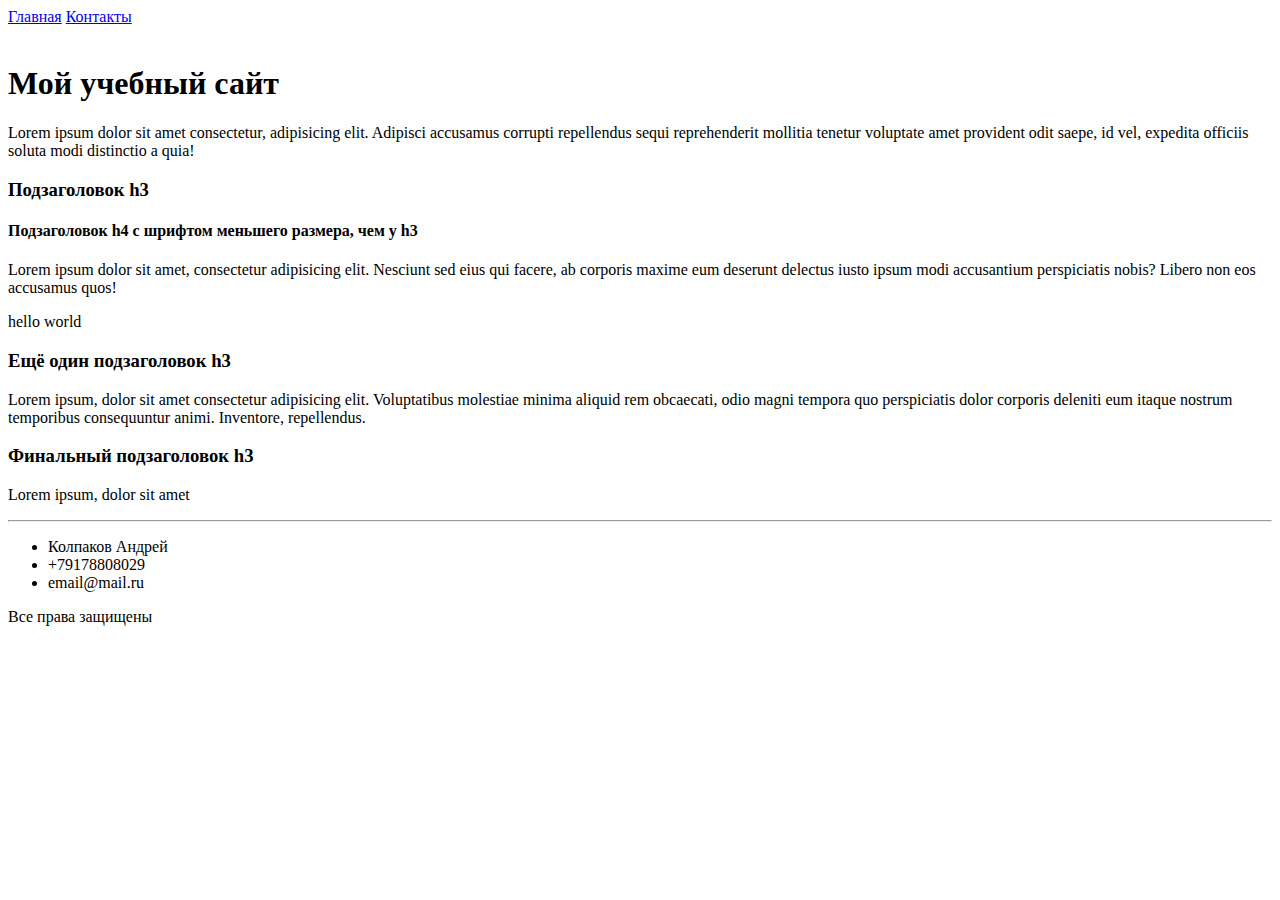
==== lessons/index.html @ a2d811bc "Add contact page" ====
<!DOCTYPE html>
<html lang="en">

<head>
  <meta charset="UTF-8">
  <meta name="viewport" content="width=device-width, initial-scale=1.0">
  <meta http-equive="X-UA-Compatible" content="ie=edge">
  <title>Document</title>
</head>

<body>

  <header>
    <a href="index.html">Главная</a>
    <a href="contacts.html">Контакты</a>
  </header>
  <img src="" alt="">
  <h1>Мой учебный сайт</h1>

  <p>Lorem ipsum dolor sit amet consectetur, adipisicing elit. Adipisci accusamus corrupti repellendus sequi
    reprehenderit mollitia tenetur voluptate amet provident odit saepe, id vel, expedita officiis soluta modi distinctio
    a quia!</p>
  <h3>Подзаголовок h3</h3>
  <h4>Подзаголовок h4 с шрифтом меньшего размера, чем у h3</h4>
  <p>Lorem ipsum dolor sit amet, consectetur adipisicing elit. Nesciunt sed eius qui facere, ab corporis maxime eum
    deserunt delectus iusto ipsum modi accusantium perspiciatis nobis? Libero non eos accusamus quos!</p>
  <p>hello world</p>
  <h3>Ещё один подзаголовок h3</h3>
  <p>Lorem ipsum, dolor sit amet consectetur adipisicing elit. Voluptatibus molestiae minima aliquid rem obcaecati, odio
    magni tempora quo perspiciatis dolor corporis deleniti eum itaque nostrum temporibus consequuntur animi. Inventore,
    repellendus.</p>
  <h3>Финальный подзаголовок h3</h3>
  <p>Lorem ipsum, dolor sit amet </p>
  <hr>
  <ul>
    <li>Колпаков Андрей</li>
    <li>+79178808029</li>
    <li>email@mail.ru</li>
  </ul>
  <p>Все права защищены</p>
</body>

</html>
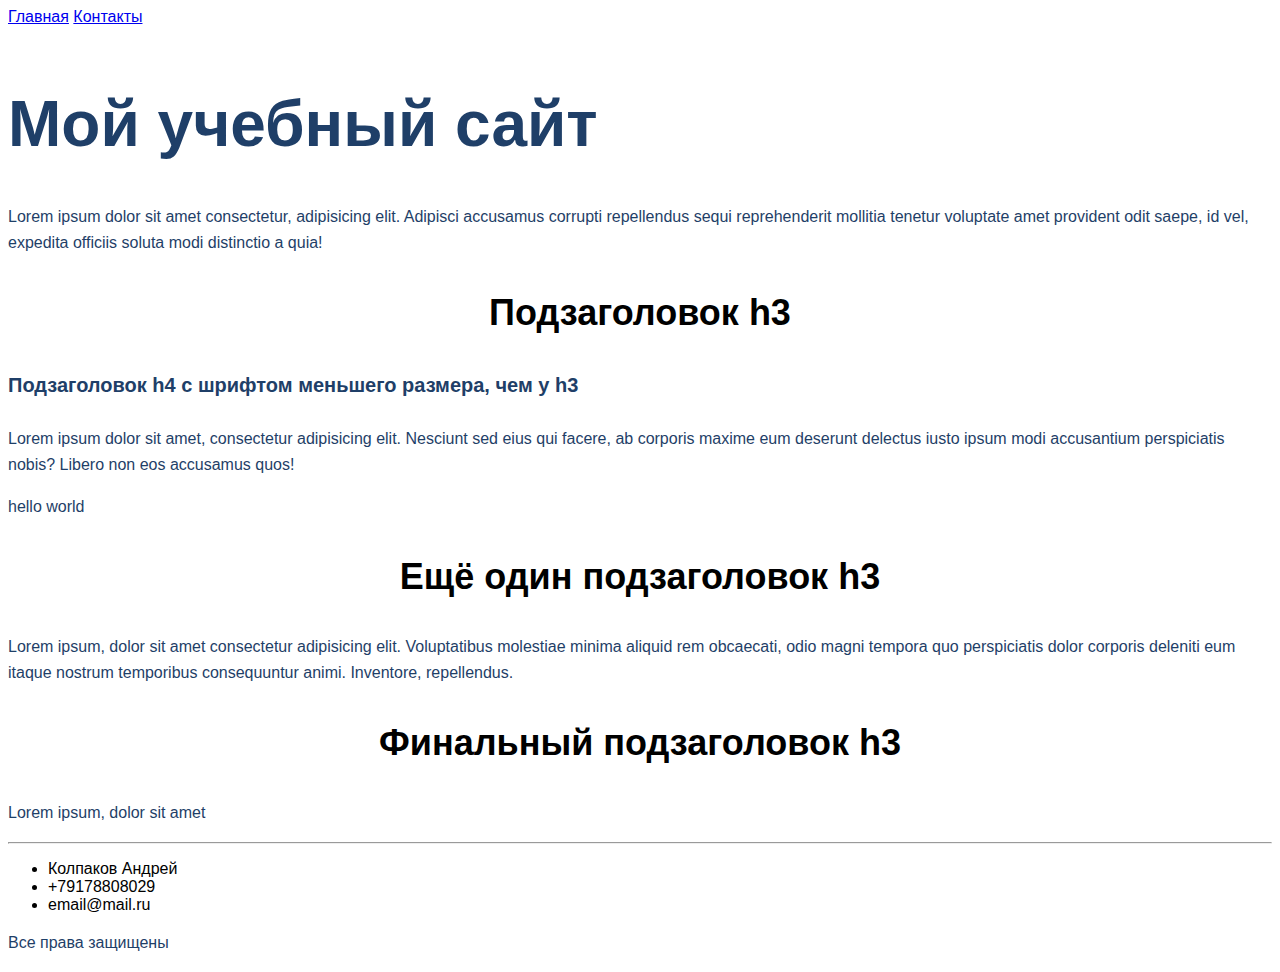
==== commit ad94318e: "base_CSS" ====
--- a/lessons/index.html
+++ b/lessons/index.html
@@ -6,6 +6,7 @@
   <meta name="viewport" content="width=device-width, initial-scale=1.0">
   <meta http-equive="X-UA-Compatible" content="ie=edge">
   <title>Document</title>
+  <link rel="stylesheet" href="style.css">
 </head>
 
 <body>
@@ -15,29 +16,32 @@
     <a href="contacts.html">Контакты</a>
   </header>
   <img src="" alt="">
-  <h1>Мой учебный сайт</h1>
+  <h1 class="h1_style">Мой учебный сайт</h1>
 
-  <p>Lorem ipsum dolor sit amet consectetur, adipisicing elit. Adipisci accusamus corrupti repellendus sequi
+  <p class="paragraf_style">Lorem ipsum dolor sit amet consectetur, adipisicing elit. Adipisci accusamus corrupti
+    repellendus sequi
     reprehenderit mollitia tenetur voluptate amet provident odit saepe, id vel, expedita officiis soluta modi distinctio
     a quia!</p>
-  <h3>Подзаголовок h3</h3>
-  <h4>Подзаголовок h4 с шрифтом меньшего размера, чем у h3</h4>
-  <p>Lorem ipsum dolor sit amet, consectetur adipisicing elit. Nesciunt sed eius qui facere, ab corporis maxime eum
+  <h3 class="h3_style">Подзаголовок h3</h3>
+  <h4 class="h4_style">Подзаголовок h4 с шрифтом меньшего размера, чем у h3</h4>
+  <p class="paragraf_style">Lorem ipsum dolor sit amet, consectetur adipisicing elit. Nesciunt sed eius qui facere, ab
+    corporis maxime eum
     deserunt delectus iusto ipsum modi accusantium perspiciatis nobis? Libero non eos accusamus quos!</p>
-  <p>hello world</p>
-  <h3>Ещё один подзаголовок h3</h3>
-  <p>Lorem ipsum, dolor sit amet consectetur adipisicing elit. Voluptatibus molestiae minima aliquid rem obcaecati, odio
+  <p class="paragraf_style">hello world</p>
+  <h3 class="h3_style">Ещё один подзаголовок h3</h3>
+  <p class="paragraf_style">Lorem ipsum, dolor sit amet consectetur adipisicing elit. Voluptatibus molestiae minima
+    aliquid rem obcaecati, odio
     magni tempora quo perspiciatis dolor corporis deleniti eum itaque nostrum temporibus consequuntur animi. Inventore,
     repellendus.</p>
-  <h3>Финальный подзаголовок h3</h3>
-  <p>Lorem ipsum, dolor sit amet </p>
+  <h3 class="h3_style">Финальный подзаголовок h3</h3>
+  <p class="paragraf_style">Lorem ipsum, dolor sit amet </p>
   <hr>
   <ul>
     <li>Колпаков Андрей</li>
     <li>+79178808029</li>
     <li>email@mail.ru</li>
   </ul>
-  <p>Все права защищены</p>
+  <p class="paragraf_style">Все права защищены</p>
 </body>
 
 </html>--- a/lessons/style.css
+++ b/lessons/style.css
@@ -0,0 +1,51 @@
+body {
+  font-family: sans-serif;
+}
+
+.paragraf_style {
+  font-size: 16px;
+  line-height: 26px;
+  color: #1F3F68;
+}
+
+.h1_style {
+  font-size: 64px;
+  color: #1F3F68;
+}
+
+.h2_contacts {
+  font-weight: 500;
+  font-size: 44px;
+  text-align: center;
+}
+
+.h3_style {
+  font-size: 36px;
+  text-align: center;
+}
+
+.h4_style {
+  font-size: 20px;
+  line-height: 30px;
+  color: #1F3F68;
+}
+
+input,
+textarea {
+  border: 1px solid #356EAD;
+  box-sizing: border-box;
+  border-radius: 10px;
+  opacity: 0.4;
+}
+
+.button {
+  background: #5A98D0;
+  box-shadow: 5px 20px 25px rgba(16, 112, 177, 0.5);
+  border-radius: 10px;
+  font-weight: 500;
+  font-size: 16px;
+  line-height: 26px;
+  text-align: center;
+  color: #FFFFFF;
+  text-transform: uppercase;
+}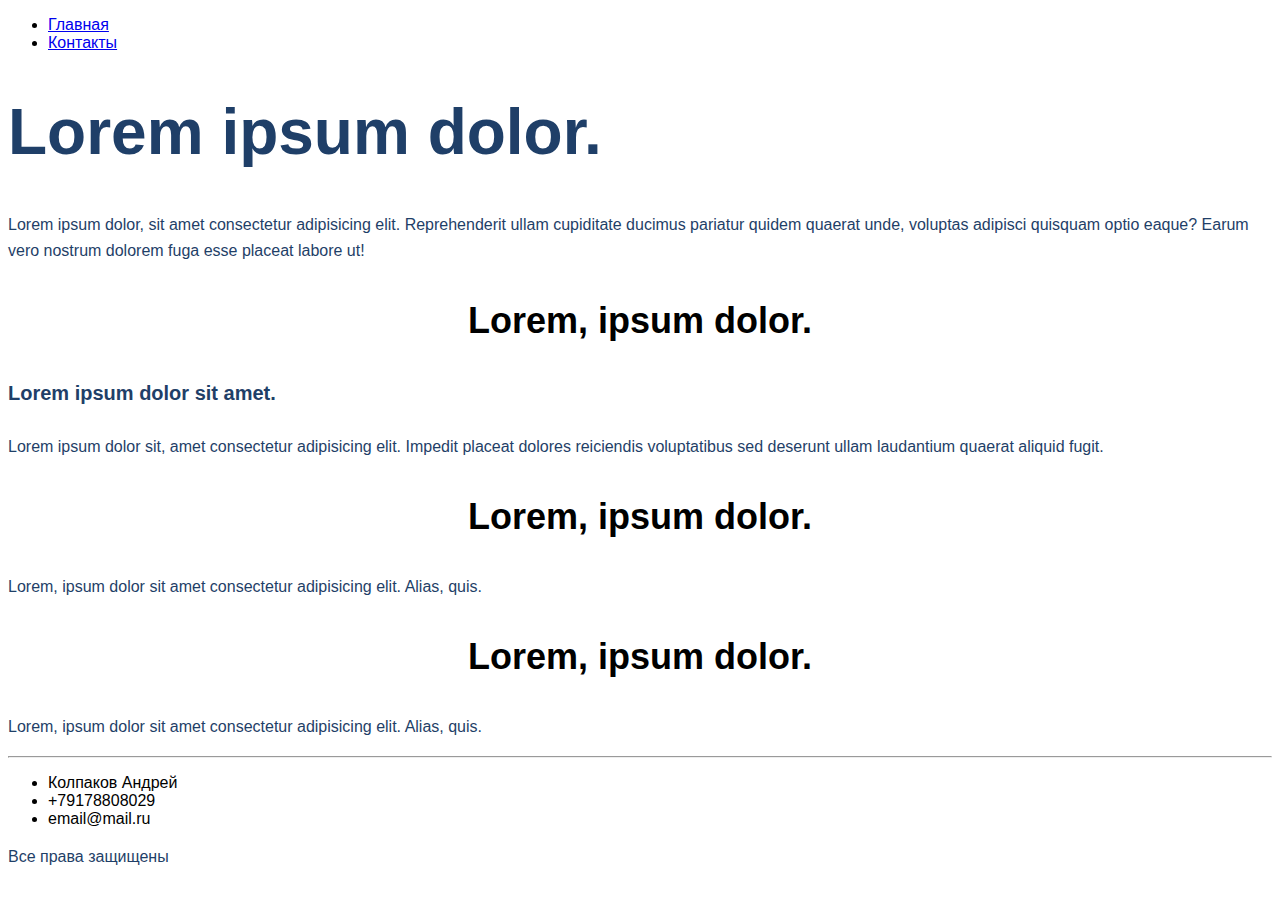
==== commit 082a80fc: "added div's" ====
--- a/lessons/index.html
+++ b/lessons/index.html
@@ -11,11 +11,41 @@
 
 <body>
 
-  <header>
-    <a href="index.html">Главная</a>
-    <a href="contacts.html">Контакты</a>
-  </header>
-  <img src="" alt="">
+  <div class="top">
+    <div class="container">
+      <ul class="header">
+        <li><a href="index.html">Главная</a></li>
+        <li><a href="contacts.html">Контакты</a></li>
+      </ul>
+      <!-- <header>
+        <a href="index.html">Главная</a>
+        <a href="contacts.html">Контакты</a>
+      </header> -->
+      <div class="top_info">
+        <h1 class="top_heading">Lorem ipsum dolor.</h1>
+        <p class="text">Lorem ipsum dolor, sit amet consectetur adipisicing elit. Reprehenderit ullam cupiditate ducimus
+          pariatur quidem quaerat unde, voluptas adipisci quisquam optio eaque? Earum vero nostrum dolorem fuga esse
+          placeat labore ut!</p>
+
+      </div>
+    </div>
+  </div>
+
+  <div class="what-we-do">
+    <h3 class="heading">Lorem, ipsum dolor.</h3>
+    <div class="card">
+      <h4 class="heading-mini">Lorem ipsum dolor sit amet.</h4>
+      <p class="text">Lorem ipsum dolor sit, amet consectetur adipisicing elit. Impedit placeat dolores reiciendis
+        voluptatibus sed deserunt ullam laudantium quaerat aliquid fugit.</p>
+    </div>
+  </div>
+
+  <div class="project">
+    <h3 class="heading">Lorem, ipsum dolor.</h3>
+    <p class="text">Lorem, ipsum dolor sit amet consectetur adipisicing elit. Alias, quis.</p>
+  </div>
+
+  <!-- <img src="" alt="">
   <h1 class="h1_style">Мой учебный сайт</h1>
 
   <p class="paragraf_style">Lorem ipsum dolor sit amet consectetur, adipisicing elit. Adipisci accusamus corrupti
@@ -41,7 +71,27 @@
     <li>+79178808029</li>
     <li>email@mail.ru</li>
   </ul>
-  <p class="paragraf_style">Все права защищены</p>
+  <p class="paragraf_style">Все права защищены</p> -->
+
+  <div class="footer">
+    <div class="footer-top">
+      <div class="footer-text">
+        <h3 class="heading">Lorem, ipsum dolor.</h3>
+        <p class="text">Lorem, ipsum dolor sit amet consectetur adipisicing elit. Alias, quis.</p>
+      </div>
+    </div>
+    <hr>
+    <div class="footer-bottom">
+      <ul class="footer-info">
+        <li>Колпаков Андрей</li>
+        <li>+79178808029</li>
+        <li>email@mail.ru</li>
+      </ul>
+      <div class="footer-copy">
+        <p class="text">Все права защищены</p>
+      </div>
+    </div>
+  </div>
 </body>
 
 </html>--- a/lessons/style.css
+++ b/lessons/style.css
@@ -2,36 +2,35 @@
   font-family: sans-serif;
 }
 
-.paragraf_style {
+.text {
   font-size: 16px;
   line-height: 26px;
   color: #1F3F68;
 }
 
-.h1_style {
+.top_heading {
   font-size: 64px;
   color: #1F3F68;
 }
 
-.h2_contacts {
+.heading-contacts {
   font-weight: 500;
   font-size: 44px;
   text-align: center;
 }
 
-.h3_style {
+.heading {
   font-size: 36px;
   text-align: center;
 }
 
-.h4_style {
+.heading-mini {
   font-size: 20px;
   line-height: 30px;
   color: #1F3F68;
 }
 
-input,
-textarea {
+.input-text {
   border: 1px solid #356EAD;
   box-sizing: border-box;
   border-radius: 10px;
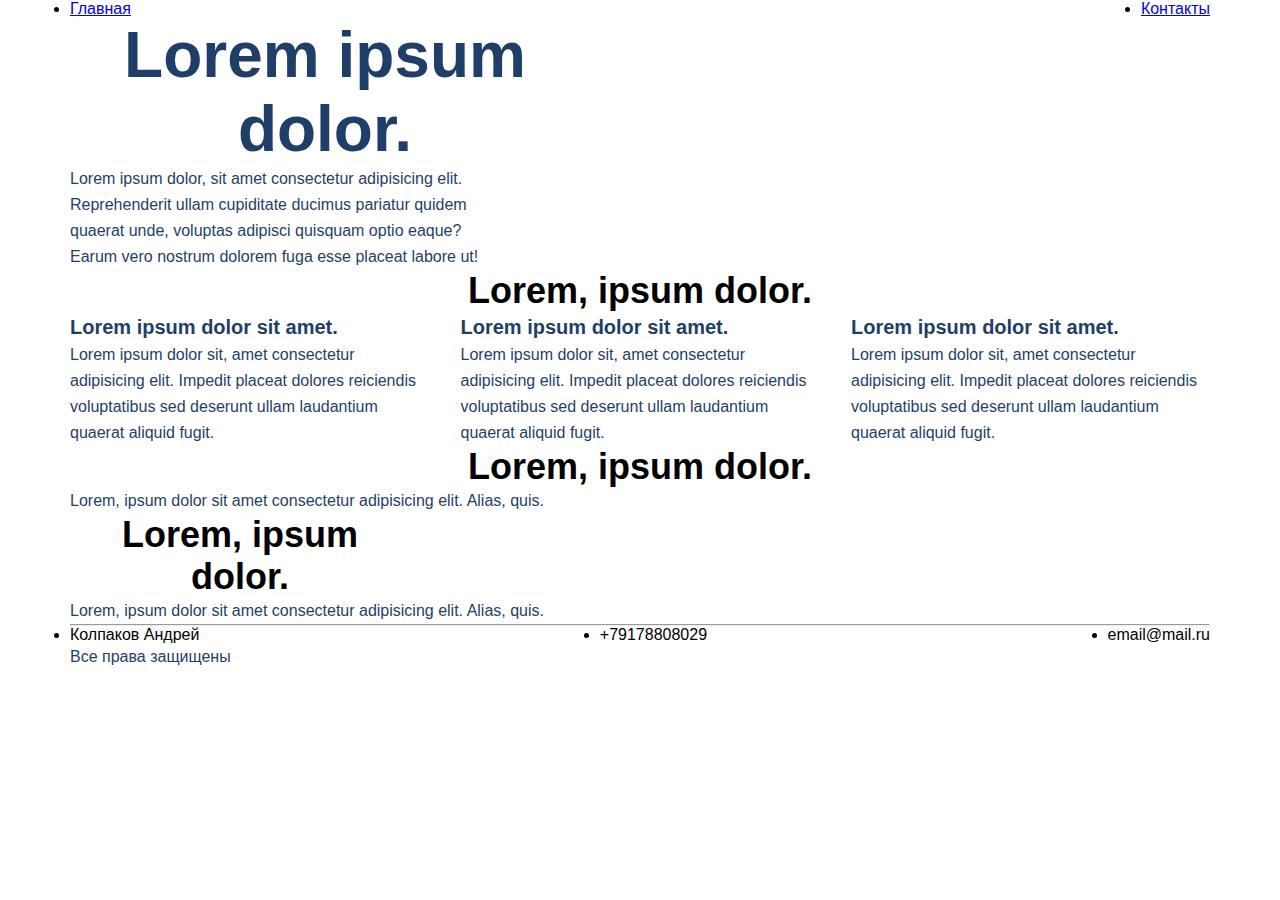
==== commit 000d1eab: "lesson_5 flexbox" ====
--- a/lessons/index.html
+++ b/lessons/index.html
@@ -23,7 +23,8 @@
       </header> -->
       <div class="top_info">
         <h1 class="top_heading">Lorem ipsum dolor.</h1>
-        <p class="text">Lorem ipsum dolor, sit amet consectetur adipisicing elit. Reprehenderit ullam cupiditate ducimus
+        <p class="text top_text">Lorem ipsum dolor, sit amet consectetur adipisicing elit. Reprehenderit ullam
+          cupiditate ducimus
           pariatur quidem quaerat unde, voluptas adipisci quisquam optio eaque? Earum vero nostrum dolorem fuga esse
           placeat labore ut!</p>
 
@@ -31,16 +32,28 @@
     </div>
   </div>
 
-  <div class="what-we-do">
+  <div class="what-we-do container">
     <h3 class="heading">Lorem, ipsum dolor.</h3>
-    <div class="card">
-      <h4 class="heading-mini">Lorem ipsum dolor sit amet.</h4>
-      <p class="text">Lorem ipsum dolor sit, amet consectetur adipisicing elit. Impedit placeat dolores reiciendis
-        voluptatibus sed deserunt ullam laudantium quaerat aliquid fugit.</p>
+    <div class="card-box">
+      <div class="card">
+        <h4 class="heading-mini">Lorem ipsum dolor sit amet.</h4>
+        <p class="text">Lorem ipsum dolor sit, amet consectetur adipisicing elit. Impedit placeat dolores reiciendis
+          voluptatibus sed deserunt ullam laudantium quaerat aliquid fugit.</p>
+      </div>
+      <div class="card">
+        <h4 class="heading-mini">Lorem ipsum dolor sit amet.</h4>
+        <p class="text">Lorem ipsum dolor sit, amet consectetur adipisicing elit. Impedit placeat dolores reiciendis
+          voluptatibus sed deserunt ullam laudantium quaerat aliquid fugit.</p>
+      </div>
+      <div class="card">
+        <h4 class="heading-mini">Lorem ipsum dolor sit amet.</h4>
+        <p class="text">Lorem ipsum dolor sit, amet consectetur adipisicing elit. Impedit placeat dolores reiciendis
+          voluptatibus sed deserunt ullam laudantium quaerat aliquid fugit.</p>
+      </div>
     </div>
   </div>
 
-  <div class="project">
+  <div class="project container">
     <h3 class="heading">Lorem, ipsum dolor.</h3>
     <p class="text">Lorem, ipsum dolor sit amet consectetur adipisicing elit. Alias, quis.</p>
   </div>
@@ -74,21 +87,23 @@
   <p class="paragraf_style">Все права защищены</p> -->
 
   <div class="footer">
-    <div class="footer-top">
-      <div class="footer-text">
-        <h3 class="heading">Lorem, ipsum dolor.</h3>
-        <p class="text">Lorem, ipsum dolor sit amet consectetur adipisicing elit. Alias, quis.</p>
+    <div class="container">
+      <div class="footer-top">
+        <div class="footer-text">
+          <h3 class="heading heading_footer">Lorem, ipsum dolor.</h3>
+          <p class="text text_footer">Lorem, ipsum dolor sit amet consectetur adipisicing elit. Alias, quis.</p>
+        </div>
       </div>
-    </div>
-    <hr>
-    <div class="footer-bottom">
-      <ul class="footer-info">
-        <li>Колпаков Андрей</li>
-        <li>+79178808029</li>
-        <li>email@mail.ru</li>
-      </ul>
-      <div class="footer-copy">
-        <p class="text">Все права защищены</p>
+      <hr>
+      <div class="footer-bottom">
+        <ul class="footer-info">
+          <li>Колпаков Андрей</li>
+          <li>+79178808029</li>
+          <li>email@mail.ru</li>
+        </ul>
+        <div class="footer-copy">
+          <p class="text">Все права защищены</p>
+        </div>
       </div>
     </div>
   </div>
--- a/lessons/style.css
+++ b/lessons/style.css
@@ -1,5 +1,15 @@
+* {
+  margin: 0;
+  padding: 0;
+}
+
 body {
   font-family: sans-serif;
+}
+
+.container {
+  width: 1140px;
+  margin: 0 auto;
 }
 
 .text {
@@ -8,9 +18,21 @@
   color: #1F3F68;
 }
 
+.top_text {
+  width: 425px;
+}
+
+.header {
+  display: flex;
+  justify-content: space-between;
+
+}
+
 .top_heading {
   font-size: 64px;
   color: #1F3F68;
+  width: 510px;
+  text-align: center;
 }
 
 .heading-contacts {
@@ -19,9 +41,36 @@
   text-align: center;
 }
 
+.card-box {
+  display: flex;
+  justify-content: space-between;
+}
+
+.card {
+  width: 359px;
+}
+
 .heading {
   font-size: 36px;
   text-align: center;
+}
+
+.heading_footer {
+  width: 340px;
+}
+
+.text_footer {
+  width: 495px;
+}
+
+.footer-info {
+  display: flex;
+  justify-content: space-between;
+}
+
+.contacts_form {
+  display: flex;
+  /* justify-content: flex-start; */
 }
 
 .heading-mini {
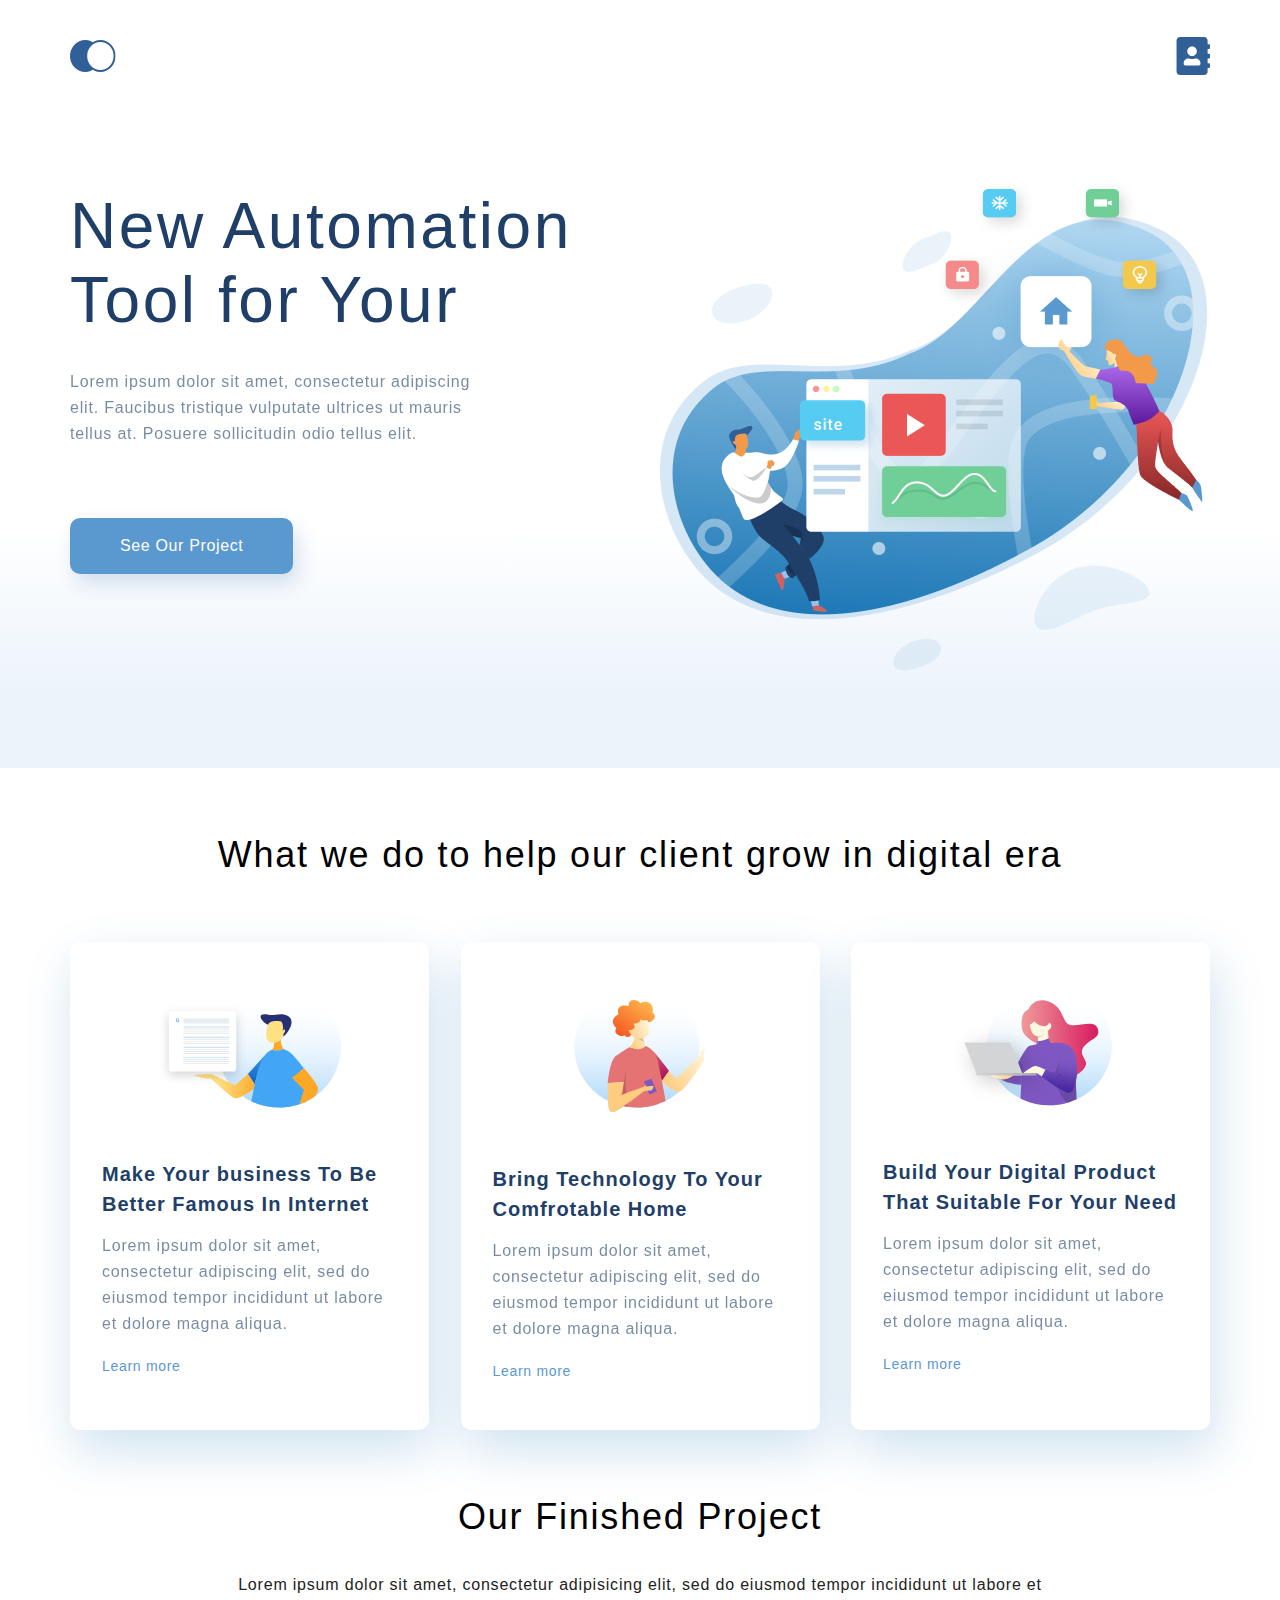
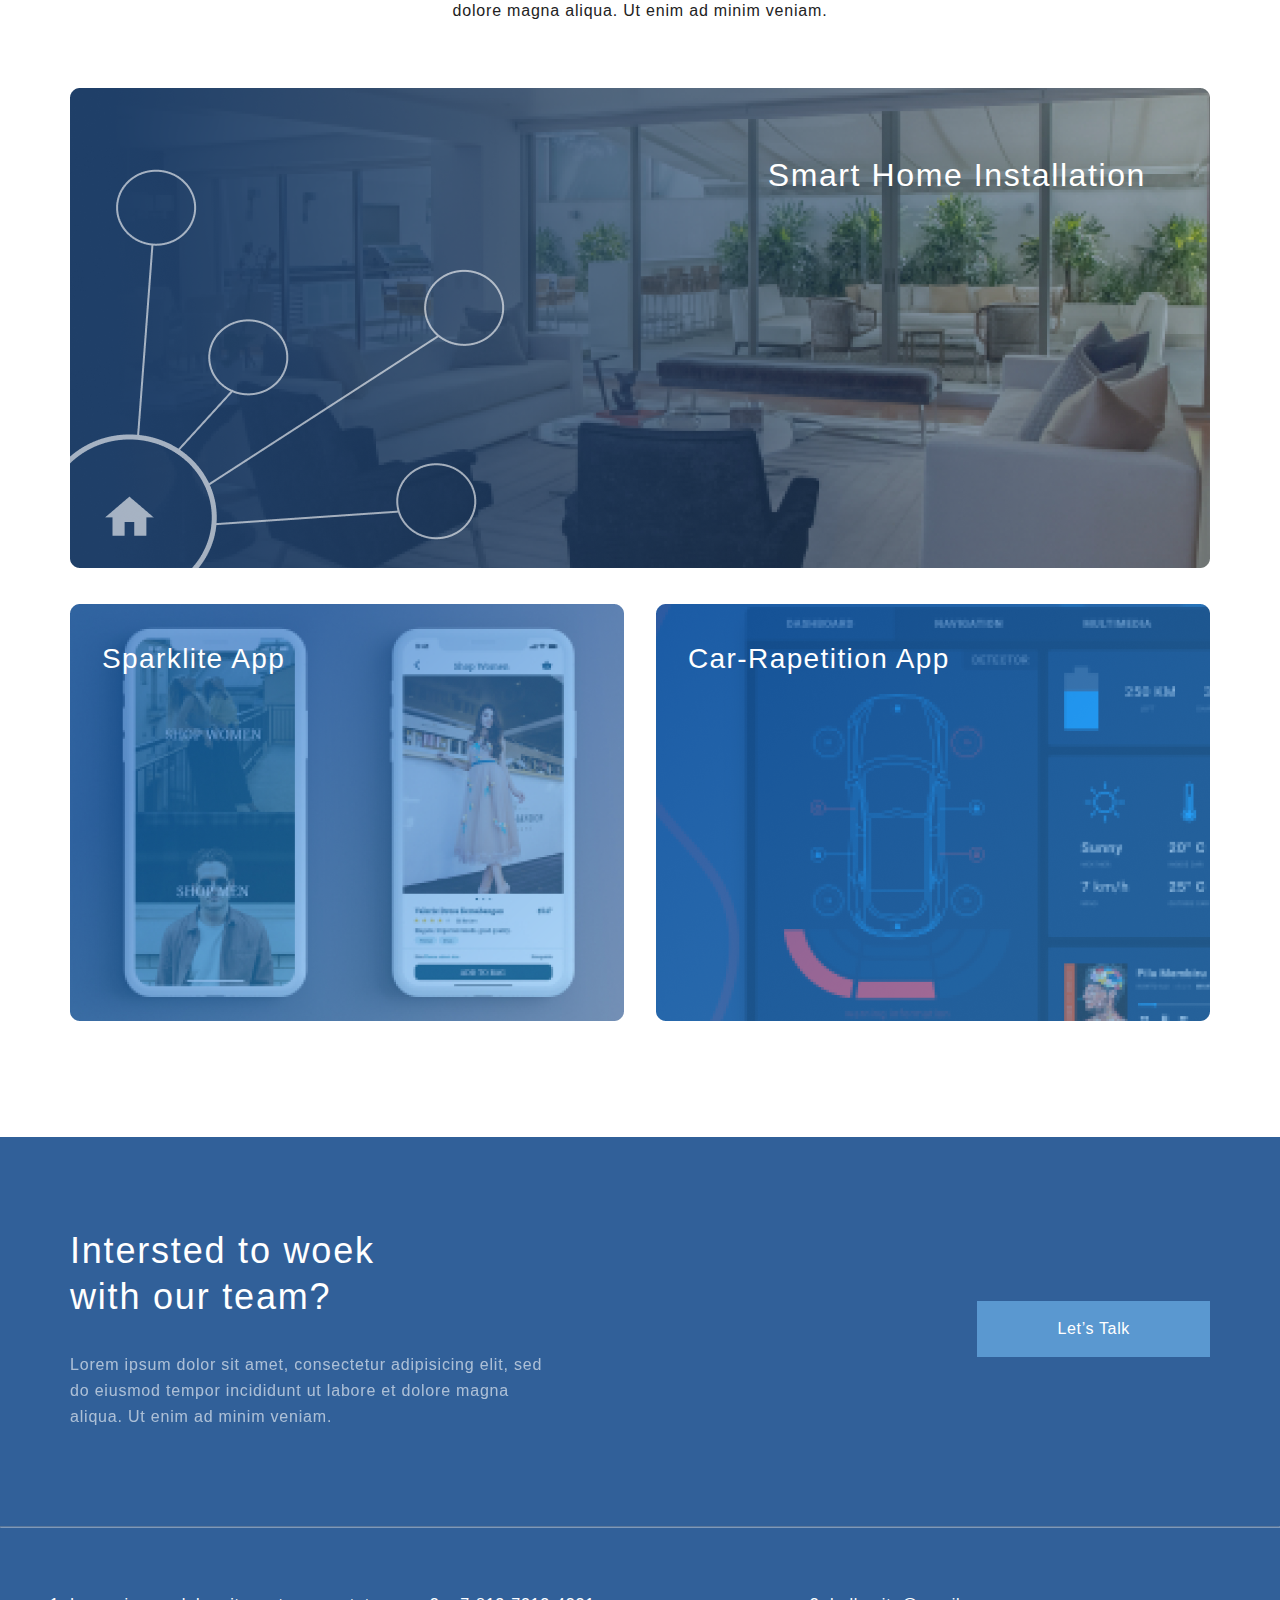
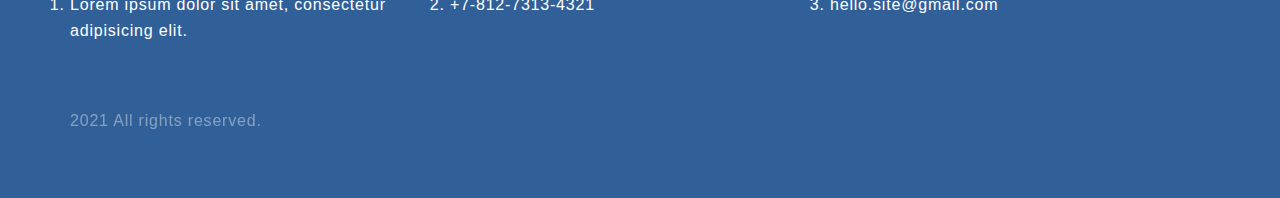
==== commit 4a4a1748: "End of start page" ====
--- a/lessons/index.html
+++ b/lessons/index.html
@@ -12,101 +12,109 @@
 <body>
 
   <div class="top">
-    <div class="container">
+    <div class="container top_box">
       <ul class="header">
-        <li><a href="index.html">Главная</a></li>
-        <li><a href="contacts.html">Контакты</a></li>
+        <li><a href="index.html"><img src="images/logo.svg" alt="logo"></a></li>
+        <li><a href="contacts.html"><img src="images/contacts.svg" alt="contacts"></a></li>
       </ul>
       <!-- <header>
         <a href="index.html">Главная</a>
         <a href="contacts.html">Контакты</a>
       </header> -->
       <div class="top_info">
-        <h1 class="top_heading">Lorem ipsum dolor.</h1>
-        <p class="text top_text">Lorem ipsum dolor, sit amet consectetur adipisicing elit. Reprehenderit ullam
-          cupiditate ducimus
-          pariatur quidem quaerat unde, voluptas adipisci quisquam optio eaque? Earum vero nostrum dolorem fuga esse
-          placeat labore ut!</p>
-
+        <h1 class="top_heading">New Automation Tool for Your</h1>
+        <p class="text top_text">Lorem ipsum dolor sit amet, consectetur adipiscing elit. Faucibus tristique vulputate
+          ultrices ut mauris tellus at. Posuere sollicitudin odio tellus elit.</p>
+        <a href="#" class="top_button">See Our Project</a>
       </div>
     </div>
   </div>
 
   <div class="what-we-do container">
-    <h3 class="heading">Lorem, ipsum dolor.</h3>
+    <h3 class="heading">What we do to help our client grow in digital era</h3>
     <div class="card-box">
       <div class="card">
-        <h4 class="heading-mini">Lorem ipsum dolor sit amet.</h4>
-        <p class="text">Lorem ipsum dolor sit, amet consectetur adipisicing elit. Impedit placeat dolores reiciendis
-          voluptatibus sed deserunt ullam laudantium quaerat aliquid fugit.</p>
+        <img class="card_image" src="images/card-1.svg" alt="card-1">
+        <h4 class="heading-mini">Make Your business To Be
+          Better Famous In Internet</h4>
+        <p class="text card-text">Lorem ipsum dolor sit amet, consectetur adipiscing elit, sed do eiusmod tempor
+          incididunt ut
+          labore et dolore magna aliqua. </p>
+        <a href="#" class="card_link">Learn more</a>
       </div>
       <div class="card">
-        <h4 class="heading-mini">Lorem ipsum dolor sit amet.</h4>
-        <p class="text">Lorem ipsum dolor sit, amet consectetur adipisicing elit. Impedit placeat dolores reiciendis
-          voluptatibus sed deserunt ullam laudantium quaerat aliquid fugit.</p>
+        <img class="card_image" src="images/card-2.svg" alt="card-2">
+        <h4 class="heading-mini">Bring Technology To Your
+          Comfrotable Home</h4>
+        <p class="text card-text">Lorem ipsum dolor sit amet, consectetur adipiscing elit, sed do eiusmod tempor
+          incididunt ut
+          labore et dolore magna aliqua. </p>
+        <a href="#" class="card_link">Learn more</a>
       </div>
       <div class="card">
-        <h4 class="heading-mini">Lorem ipsum dolor sit amet.</h4>
-        <p class="text">Lorem ipsum dolor sit, amet consectetur adipisicing elit. Impedit placeat dolores reiciendis
-          voluptatibus sed deserunt ullam laudantium quaerat aliquid fugit.</p>
+        <img class="card_image" src="images/card-3.svg" alt="card-3">
+        <h4 class="heading-mini">Build Your Digital Product
+          That Suitable For Your Need</h4>
+        <p class="text card-text">Lorem ipsum dolor sit amet, consectetur adipiscing elit, sed do eiusmod tempor
+          incididunt ut
+          labore et dolore magna aliqua. </p>
+        <a href="#" class="card_link">Learn more</a>
       </div>
     </div>
   </div>
 
   <div class="project container">
-    <h3 class="heading">Lorem, ipsum dolor.</h3>
-    <p class="text">Lorem, ipsum dolor sit amet consectetur adipisicing elit. Alias, quis.</p>
+    <h3 class="heading">Our Finished Project</h3>
+    <p class="text text-project">Lorem ipsum dolor sit amet, consectetur adipisicing elit, sed do eiusmod tempor
+      incididunt ut
+      labore
+      et dolore magna aliqua. Ut enim ad minim veniam.</p>
+    <div class="project_item">
+      <img class="project_image" src="images/project-1.png" alt="photo-1">
+      <p class="project_text">Smart Home Installation</p>
+    </div>
+    <div class="project__parent">
+      <div class="project_item project_item_margin">
+        <img class="project_image" src="images/project-2.png" alt="photo-2">
+        <p class="project_text project_text_mini">Sparklite App</p>
+      </div>
+      <div class="project_item">
+        <img class="project_image" src="images/project-3.png" alt="photo-3">
+        <p class="project_text project_text_mini">Car-Rapetition App</p>
+      </div>
+    </div>
   </div>
 
-  <!-- <img src="" alt="">
-  <h1 class="h1_style">Мой учебный сайт</h1>
 
-  <p class="paragraf_style">Lorem ipsum dolor sit amet consectetur, adipisicing elit. Adipisci accusamus corrupti
-    repellendus sequi
-    reprehenderit mollitia tenetur voluptate amet provident odit saepe, id vel, expedita officiis soluta modi distinctio
-    a quia!</p>
-  <h3 class="h3_style">Подзаголовок h3</h3>
-  <h4 class="h4_style">Подзаголовок h4 с шрифтом меньшего размера, чем у h3</h4>
-  <p class="paragraf_style">Lorem ipsum dolor sit amet, consectetur adipisicing elit. Nesciunt sed eius qui facere, ab
-    corporis maxime eum
-    deserunt delectus iusto ipsum modi accusantium perspiciatis nobis? Libero non eos accusamus quos!</p>
-  <p class="paragraf_style">hello world</p>
-  <h3 class="h3_style">Ещё один подзаголовок h3</h3>
-  <p class="paragraf_style">Lorem ipsum, dolor sit amet consectetur adipisicing elit. Voluptatibus molestiae minima
-    aliquid rem obcaecati, odio
-    magni tempora quo perspiciatis dolor corporis deleniti eum itaque nostrum temporibus consequuntur animi. Inventore,
-    repellendus.</p>
-  <h3 class="h3_style">Финальный подзаголовок h3</h3>
-  <p class="paragraf_style">Lorem ipsum, dolor sit amet </p>
-  <hr>
-  <ul>
-    <li>Колпаков Андрей</li>
-    <li>+79178808029</li>
-    <li>email@mail.ru</li>
-  </ul>
-  <p class="paragraf_style">Все права защищены</p> -->
 
   <div class="footer">
     <div class="container">
       <div class="footer-top">
         <div class="footer-text">
-          <h3 class="heading heading_footer">Lorem, ipsum dolor.</h3>
-          <p class="text text_footer">Lorem, ipsum dolor sit amet consectetur adipisicing elit. Alias, quis.</p>
+          <h3 class="heading heading_footer">Intersted to woek
+            with our team?</h3>
+          <p class="text text_footer">Lorem ipsum dolor sit amet, consectetur adipisicing elit, sed do eiusmod tempor
+            incididunt ut labore et dolore magna aliqua. Ut enim ad minim veniam.</p>
         </div>
+        <a href="#" class="footer_button">Let’s Talk</a>
+
       </div>
-      <hr>
+    </div>
+    <hr>
+    <div class="container">
       <div class="footer-bottom">
-        <ul class="footer-info">
-          <li>Колпаков Андрей</li>
-          <li>+79178808029</li>
-          <li>email@mail.ru</li>
-        </ul>
+        <ol class="footer-info">
+          <li class="footer_list">Lorem ipsum dolor sit amet, consectetur adipisicing elit.</li>
+          <li class="footer_list">+7-812-7313-4321</li>
+          <li class="footer_list">hello.site@gmail.com</li>
+        </ol>
         <div class="footer-copy">
-          <p class="text">Все права защищены</p>
+          <p class="text footer_copy_text">2021 All rights reserved.</p>
         </div>
       </div>
     </div>
   </div>
+  </div>
 </body>
 
 </html>--- a/lessons/style.css
+++ b/lessons/style.css
@@ -1,20 +1,43 @@
+div {
+  display: block;
+}
+
 * {
   margin: 0;
   padding: 0;
 }
 
+
 body {
   font-family: sans-serif;
 }
 
 .container {
-  width: 1140px;
+  max-width: 1140px;
   margin: 0 auto;
+  display: flex;
+  flex-direction: column;
+  height: 100%;
+
+}
+
+top_box {
+  display: flex;
+  flex-direction: column;
+  height: 100%;
+}
+
+.top {
+  Height: 768px;
+  background: linear-gradient(0deg, #EBF3FB 8.84%, rgba(152, 195, 232, 0) 31.12%);
+
 }
 
 .text {
   font-size: 16px;
   line-height: 26px;
+  letter-spacing: 0.05em;
+  opacity: 0.6;
   color: #1F3F68;
 }
 
@@ -25,14 +48,50 @@
 .header {
   display: flex;
   justify-content: space-between;
-
+  list-style-type: none;
+  height: 48px;
+  padding-top: 34px;
+  align-items: center;
+}
+
+.top_info {
+  padding-top: 107px;
+  flex-grow: 1;
+  background-image: url(images/tob_back.png);
+  background-repeat: no-repeat;
+  background-position: right center;
 }
 
 .top_heading {
   font-size: 64px;
+  font-weight: 300;
+  line-height: 74px;
   color: #1F3F68;
   width: 510px;
-  text-align: center;
+  letter-spacing: 0.04em;
+  font-style: normal;
+  margin-bottom: 32px;
+  /* padding-top: 107px; */
+  /* text-align: center; */
+
+}
+
+.top_button {
+
+  font-style: normal;
+  font-weight: 400;
+  font-size: 16px;
+  line-height: 26px;
+  text-align: center;
+  letter-spacing: 0.04em;
+  color: #FFFFFF;
+  background: #5A98D0;
+  box-shadow: 5px 10px 20px rgba(53, 110, 173, 0.2);
+  border-radius: 10px;
+  padding: 15px 50px;
+  text-decoration: none;
+  display: inline-block;
+  margin-top: 71px;
 }
 
 .heading-contacts {
@@ -41,31 +100,191 @@
   text-align: center;
 }
 
+.what-we-do {
+  padding-top: 64px;
+}
+
+.heading {
+  font-size: 36px;
+  text-align: center;
+  font-weight: 300;
+  line-height: 46px;
+  letter-spacing: 0.05em;
+  color: #000000;
+}
+
 .card-box {
   display: flex;
   justify-content: space-between;
+  padding-top: 64px;
+  padding-bottom: 64px;
 }
 
 .card {
   width: 359px;
-}
-
-.heading {
-  font-size: 36px;
-  text-align: center;
+  padding: 44px 32px;
+  box-sizing: border-box;
+  background: #FFFFFF;
+  box-shadow: 5px 20px 50px rgba(16, 112, 177, 0.2);
+  border-radius: 10px;
+  display: flex;
+  flex-direction: column;
+}
+
+.card_image {
+  align-self: center;
+  margin-bottom: 51px;
+}
+
+.card-text {
+  margin-bottom: 14px;
+}
+
+.card_link {
+  font-weight: 400;
+  font-size: 14px;
+  line-height: 30px;
+  letter-spacing: 0.05em;
+  color: #5A98D0;
+  text-decoration: none;
+
+}
+
+.project {}
+
+.project_item {
+  position: relative;
+  flex-grow: 1;
+}
+
+.project_image {
+  width: 100%;
+
+}
+
+.text-project {
+  width: 75%;
+  margin: 32px auto 64px;
+  color: #222222;
+  opacity: 1;
+  text-align: center;
+}
+
+.project_text {
+
+  font-style: normal;
+  font-weight: 400;
+  font-size: 32px;
+  line-height: 46px;
+
+  text-align: right;
+  letter-spacing: 0.05em;
+
+  color: #FFFFFF;
+  position: absolute;
+  top: 64px;
+  right: 64px;
+
+}
+
+.project__parent {
+  display: flex;
+  justify-content: space-between;
+  margin-top: 32px;
+}
+
+.project_item_margin {
+  margin-right: 32px;
+}
+
+.project_text_mini {
+  font-size: 28px;
+  color: #FFFFFF;
+  right: auto;
+  top: 32px;
+  left: 32px;
+}
+
+.footer {
+
+  background: #316099;
+  padding-top: 91px;
+  padding-bottom: 64px;
+  margin-top: 112px;
+
+}
+
+/* .footer_box {
+  
+
+  position: absolute;
+  width: 1366px;
+  height: 657px;
+  left: 0px;
+  top: 2716px;
+
+  
+  background: #316099;
+
+} */
+
+.footer-top {
+  padding-bottom: 96px;
+  display: flex;
+  justify-content: space-between;
+  align-items: center;
+}
+
+.footer-text {
+  width: 495px;
 }
 
 .heading_footer {
   width: 340px;
+  /* Intersted to woek with our team? */
+  text-align: left;
+  color: #FFFFFF;
+  margin-bottom: 32px;
 }
 
 .text_footer {
-  width: 495px;
+  color: #FFFFFF;
+}
+
+.footer_button {
+  padding: 15px 80px;
+  font-size: 16px;
+  line-height: 26px;
+  text-align: center;
+  letter-spacing: 0.04em;
+  text-decoration: none;
+  color: #FFFFFF;
+  background: #5A98D0;
+}
+
+hr {
+  opacity: 0.4;
 }
 
 .footer-info {
-  display: flex;
-  justify-content: space-between;
+  margin: 64px auto;
+  display: flex;
+  justify-content: space-between;
+}
+
+.footer_list {
+  flex-grow: 1;
+  flex-basis: 33.3%;
+  font-size: 16px;
+  line-height: 26px;
+  letter-spacing: 0.05em;
+  color: #FFFFFF;
+  margin-right: 32px;
+}
+
+.footer_copy_text {
+  color: #FFFFFF;
+  opacity: 0.4;
 }
 
 .contacts_form {
@@ -76,7 +295,9 @@
 .heading-mini {
   font-size: 20px;
   line-height: 30px;
+  letter-spacing: 0.05em;
   color: #1F3F68;
+  margin-bottom: 14px;
 }
 
 .input-text {
